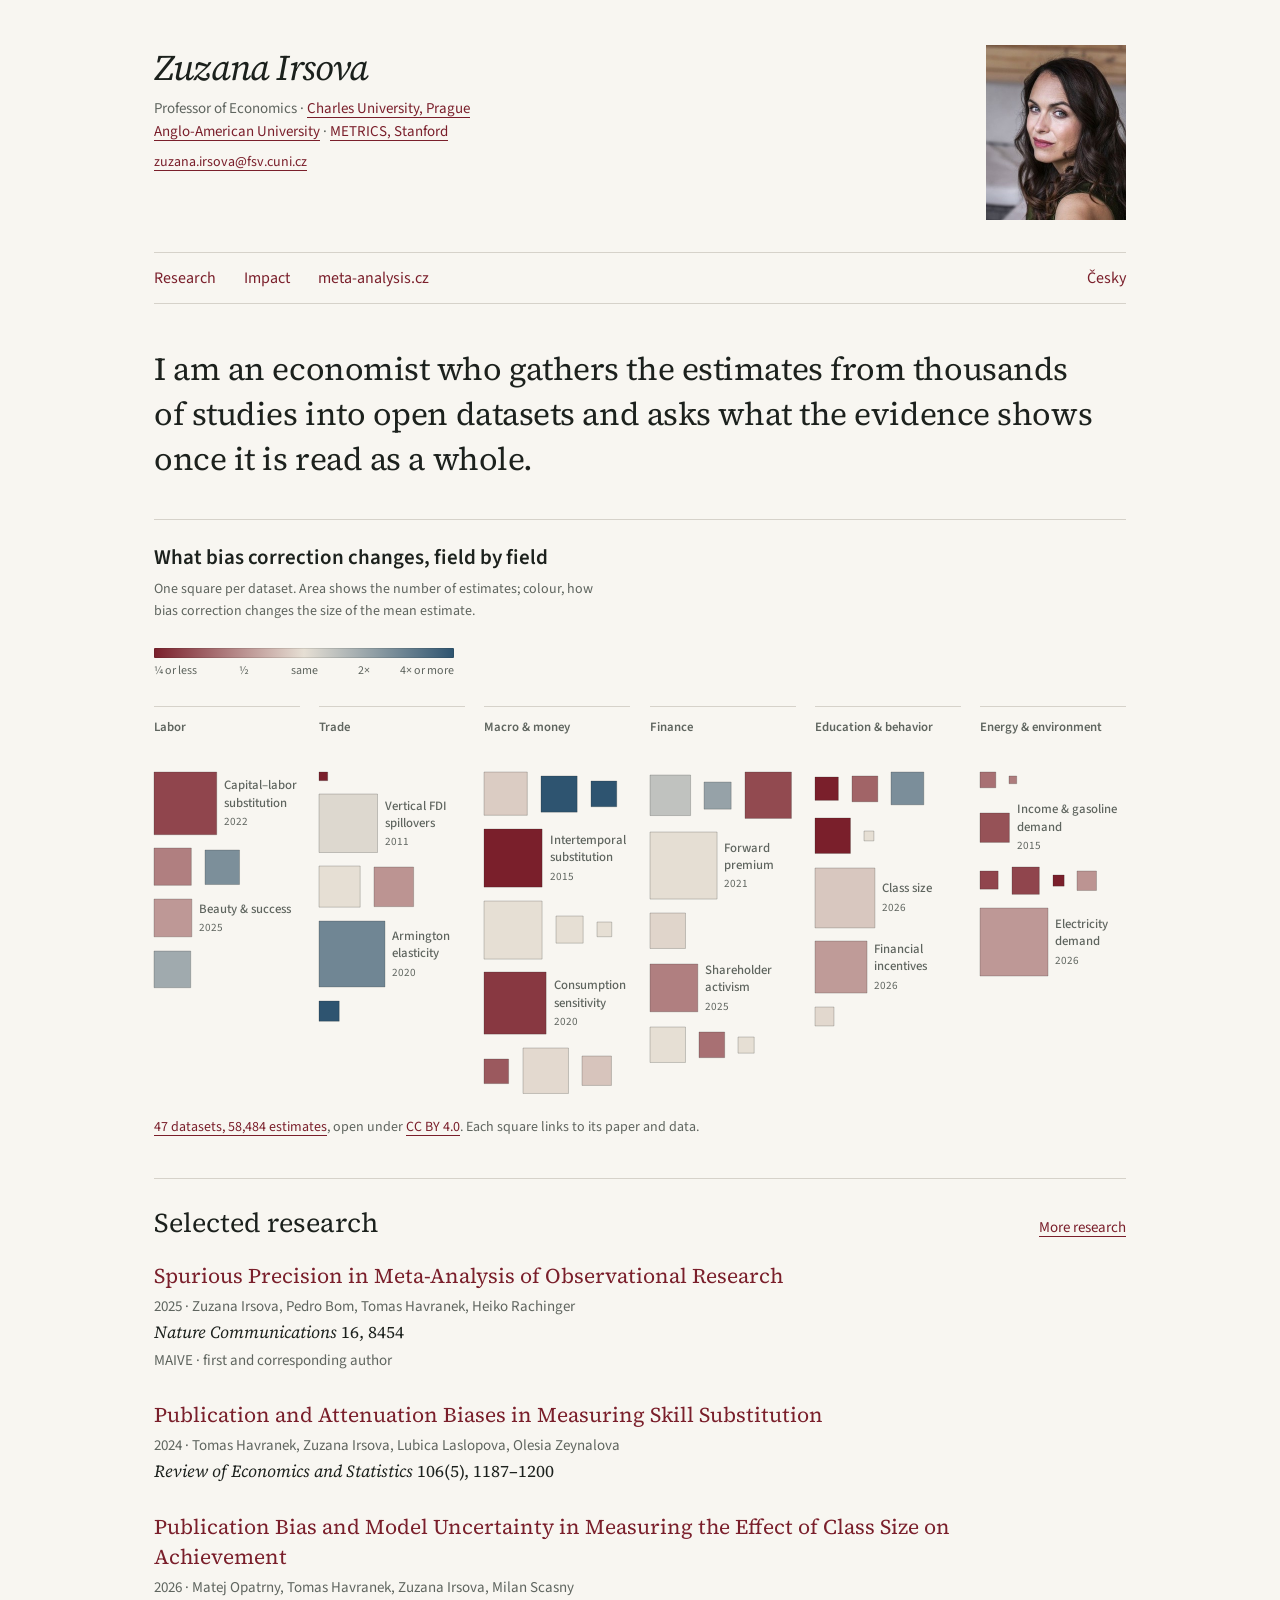
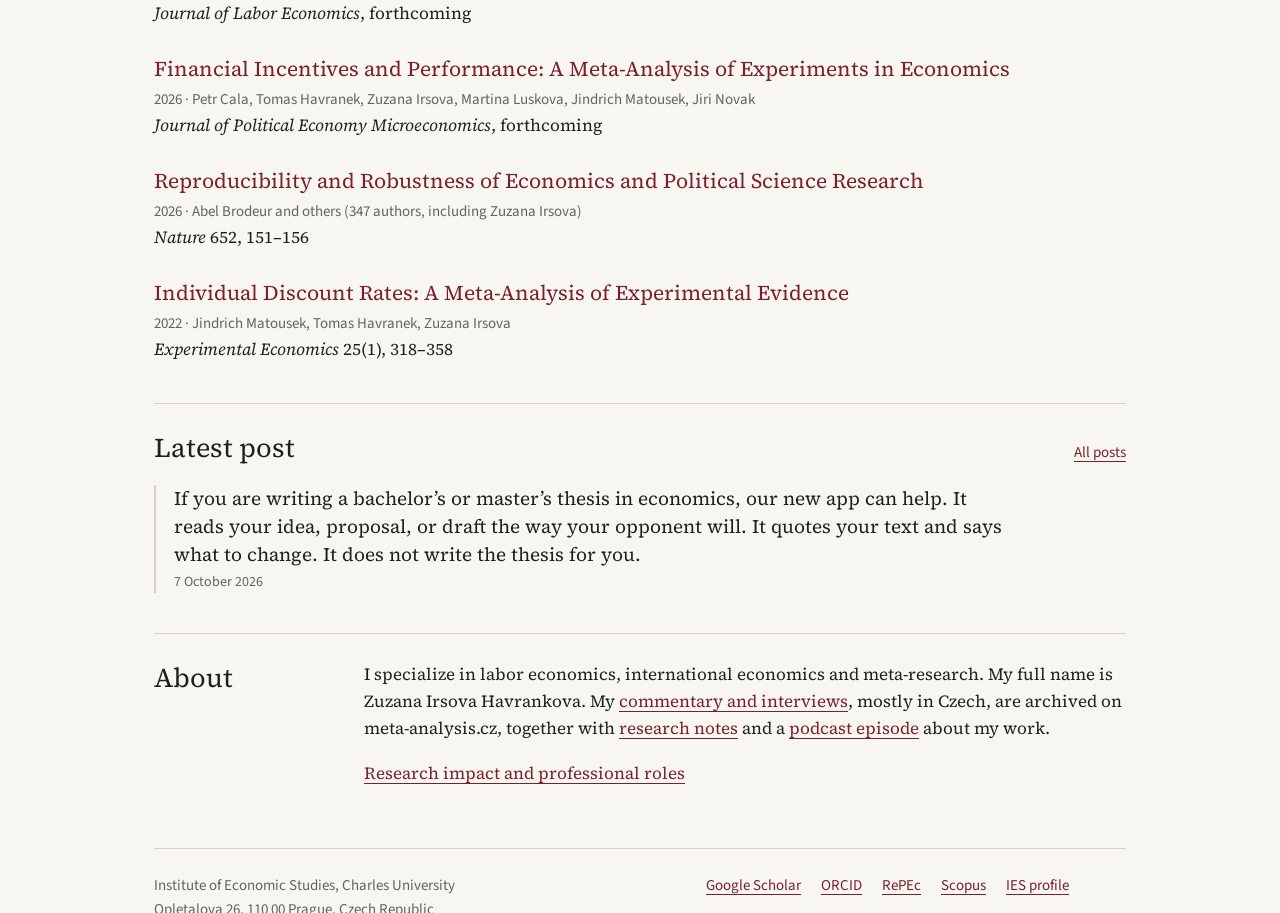
==== about/index.html @ f564bc26 "Move to www.irsova.com: CNAME, canonical URLs, sitemap, llms.txt Co-Authored-By: Claude Opus 5.5 <no" ====
<!doctype html><html lang="en"><head><meta charset="utf-8"><title>Moved — Zuzana Irsova</title><meta name="description" content="This page has moved."><meta name="robots" content="noindex"><meta http-equiv="refresh" content="0; url=../"><link rel="canonical" href="https://www.irsova.com/"><script type="application/ld+json">{"@context": "https://schema.org", "@type": "WebPage", "url": "https://www.irsova.com/about/", "name": "Page moved", "dateModified": "2026-10-09"}</script></head><body><h1>Page moved</h1><a href="../">Continue to the new page</a></body></html>
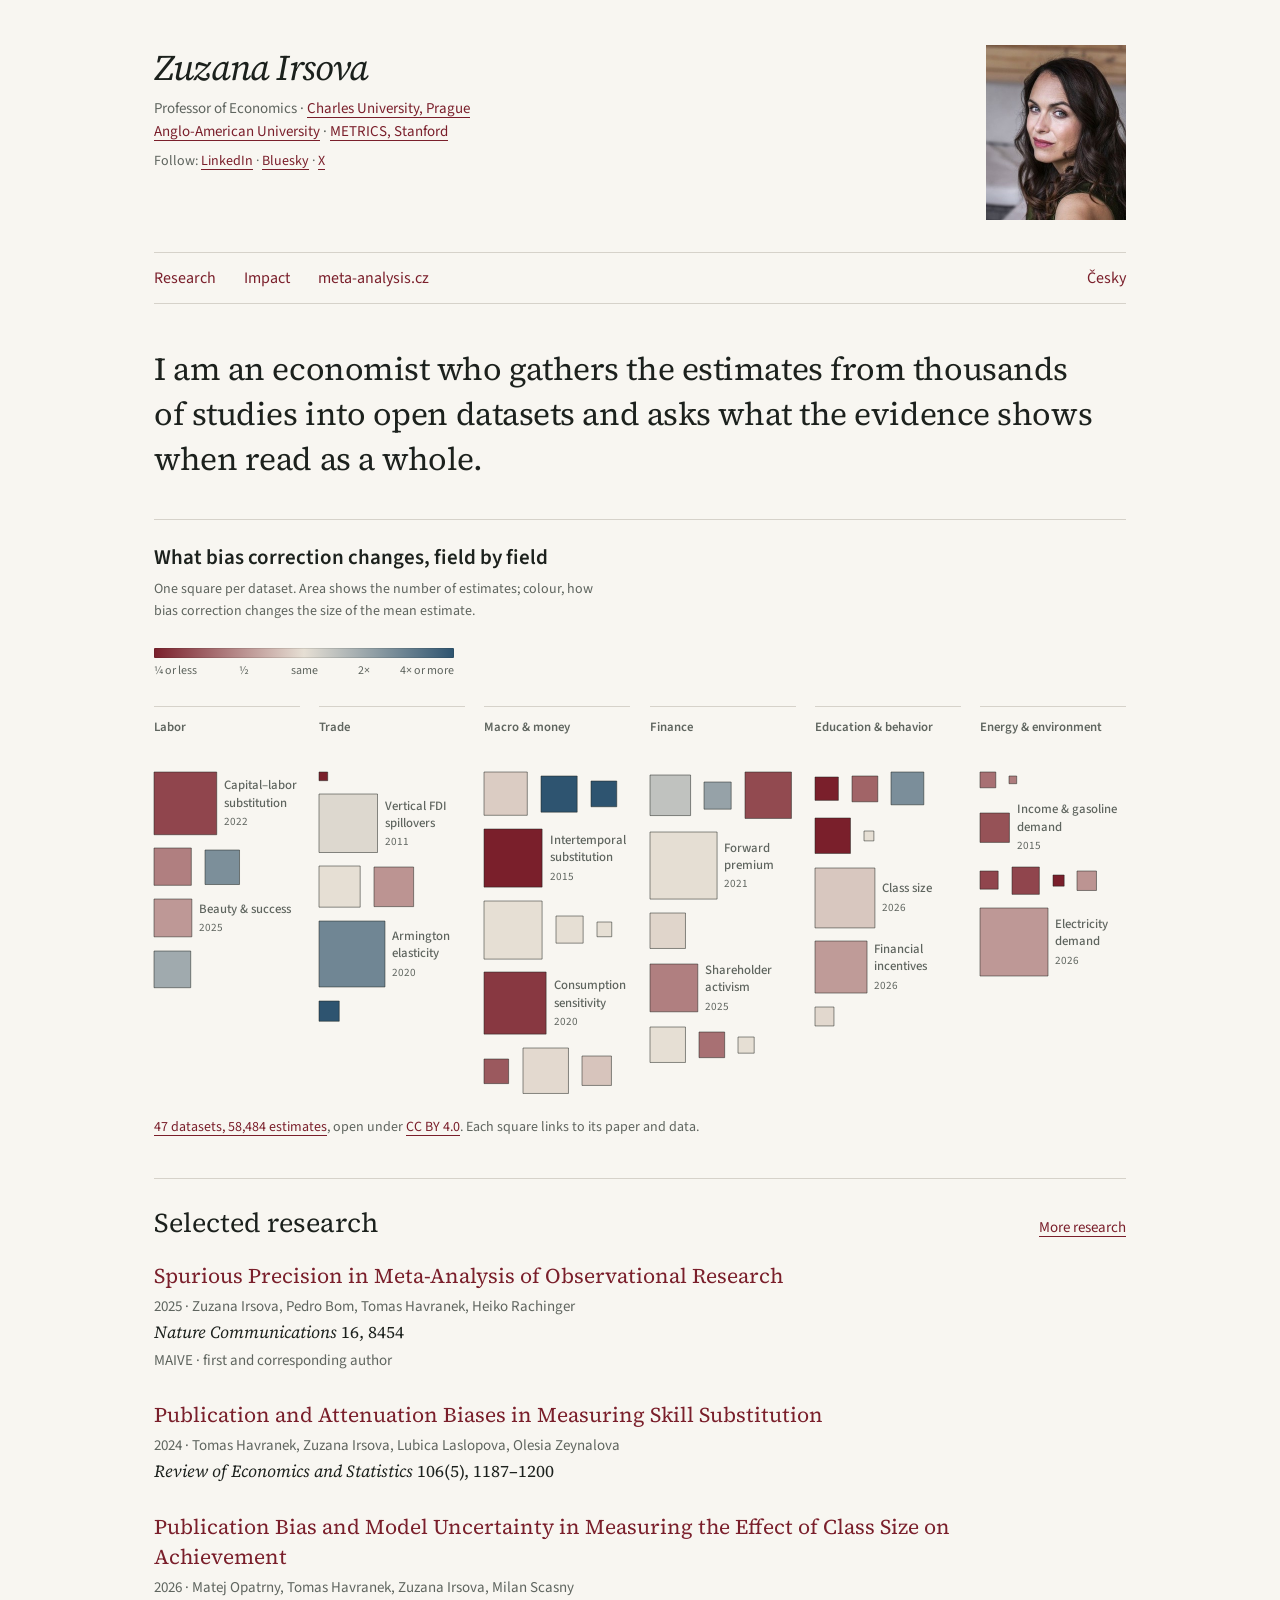
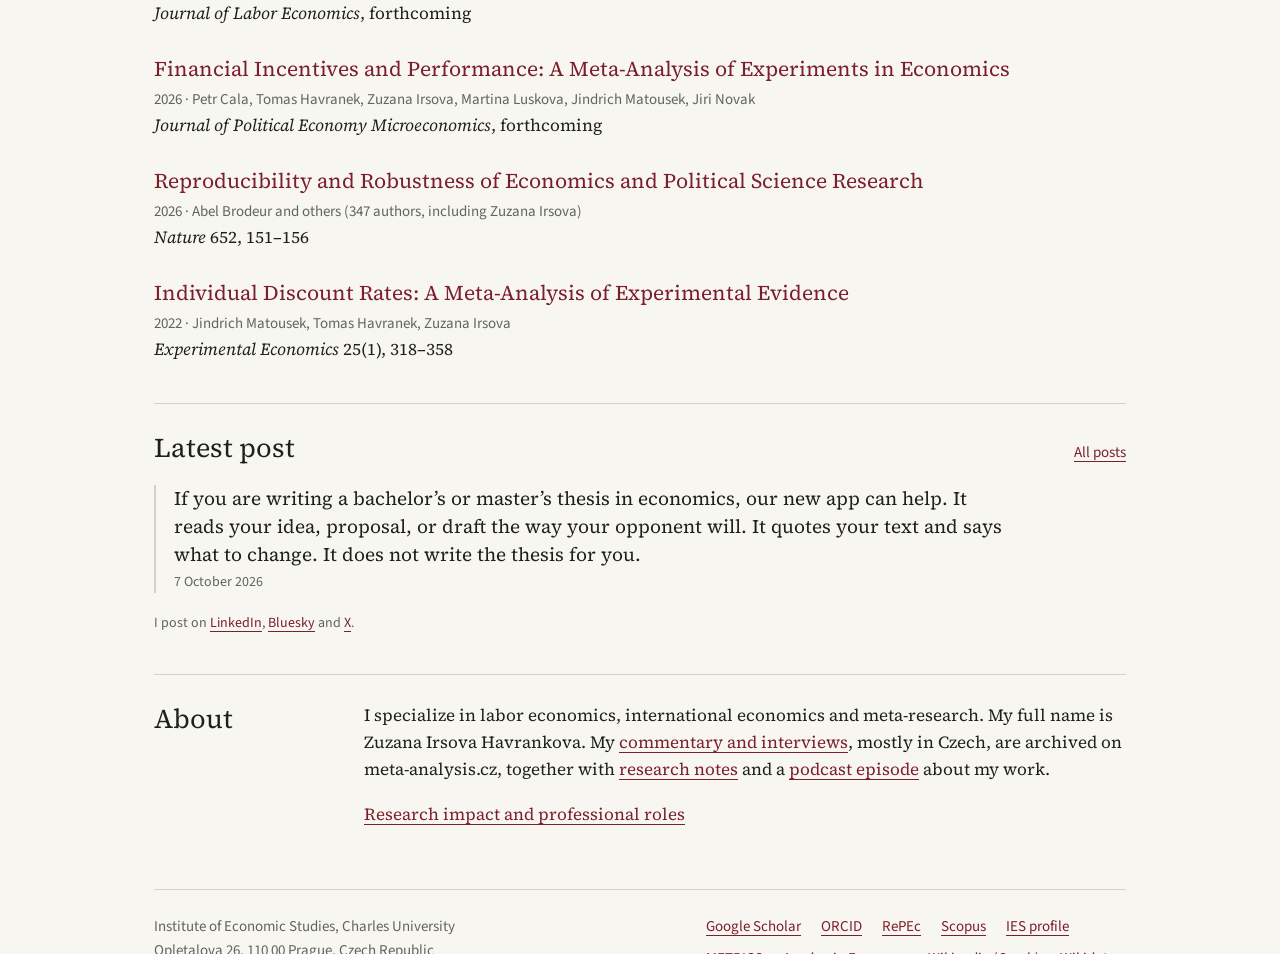
==== commit 217d6d45: "Research: selected publications back to the 13 on Zuzana's old site Co-Authored-By: Claude Opus 5.5 " ====
--- a/about/index.html
+++ b/about/index.html
@@ -1 +1 @@
-<!doctype html><html lang="en"><head><meta charset="utf-8"><title>Moved — Zuzana Irsova</title><meta name="description" content="This page has moved."><meta name="robots" content="noindex"><meta http-equiv="refresh" content="0; url=../"><link rel="canonical" href="https://www.irsova.com/"><script type="application/ld+json">{"@context": "https://schema.org", "@type": "WebPage", "url": "https://www.irsova.com/about/", "name": "Page moved", "dateModified": "2026-10-09"}</script></head><body><h1>Page moved</h1><a href="../">Continue to the new page</a></body></html>
+<!doctype html><html lang="en"><head><meta charset="utf-8"><title>Moved — Zuzana Irsova</title><meta name="description" content="This page has moved."><meta name="robots" content="noindex"><meta http-equiv="refresh" content="0; url=../"><link rel="canonical" href="https://www.irsova.com/"><script type="application/ld+json">{"@context": "https://schema.org", "@type": "WebPage", "url": "https://www.irsova.com/about/", "name": "Page moved", "dateModified": "2026-10-10"}</script></head><body><h1>Page moved</h1><a href="../">Continue to the new page</a></body></html>
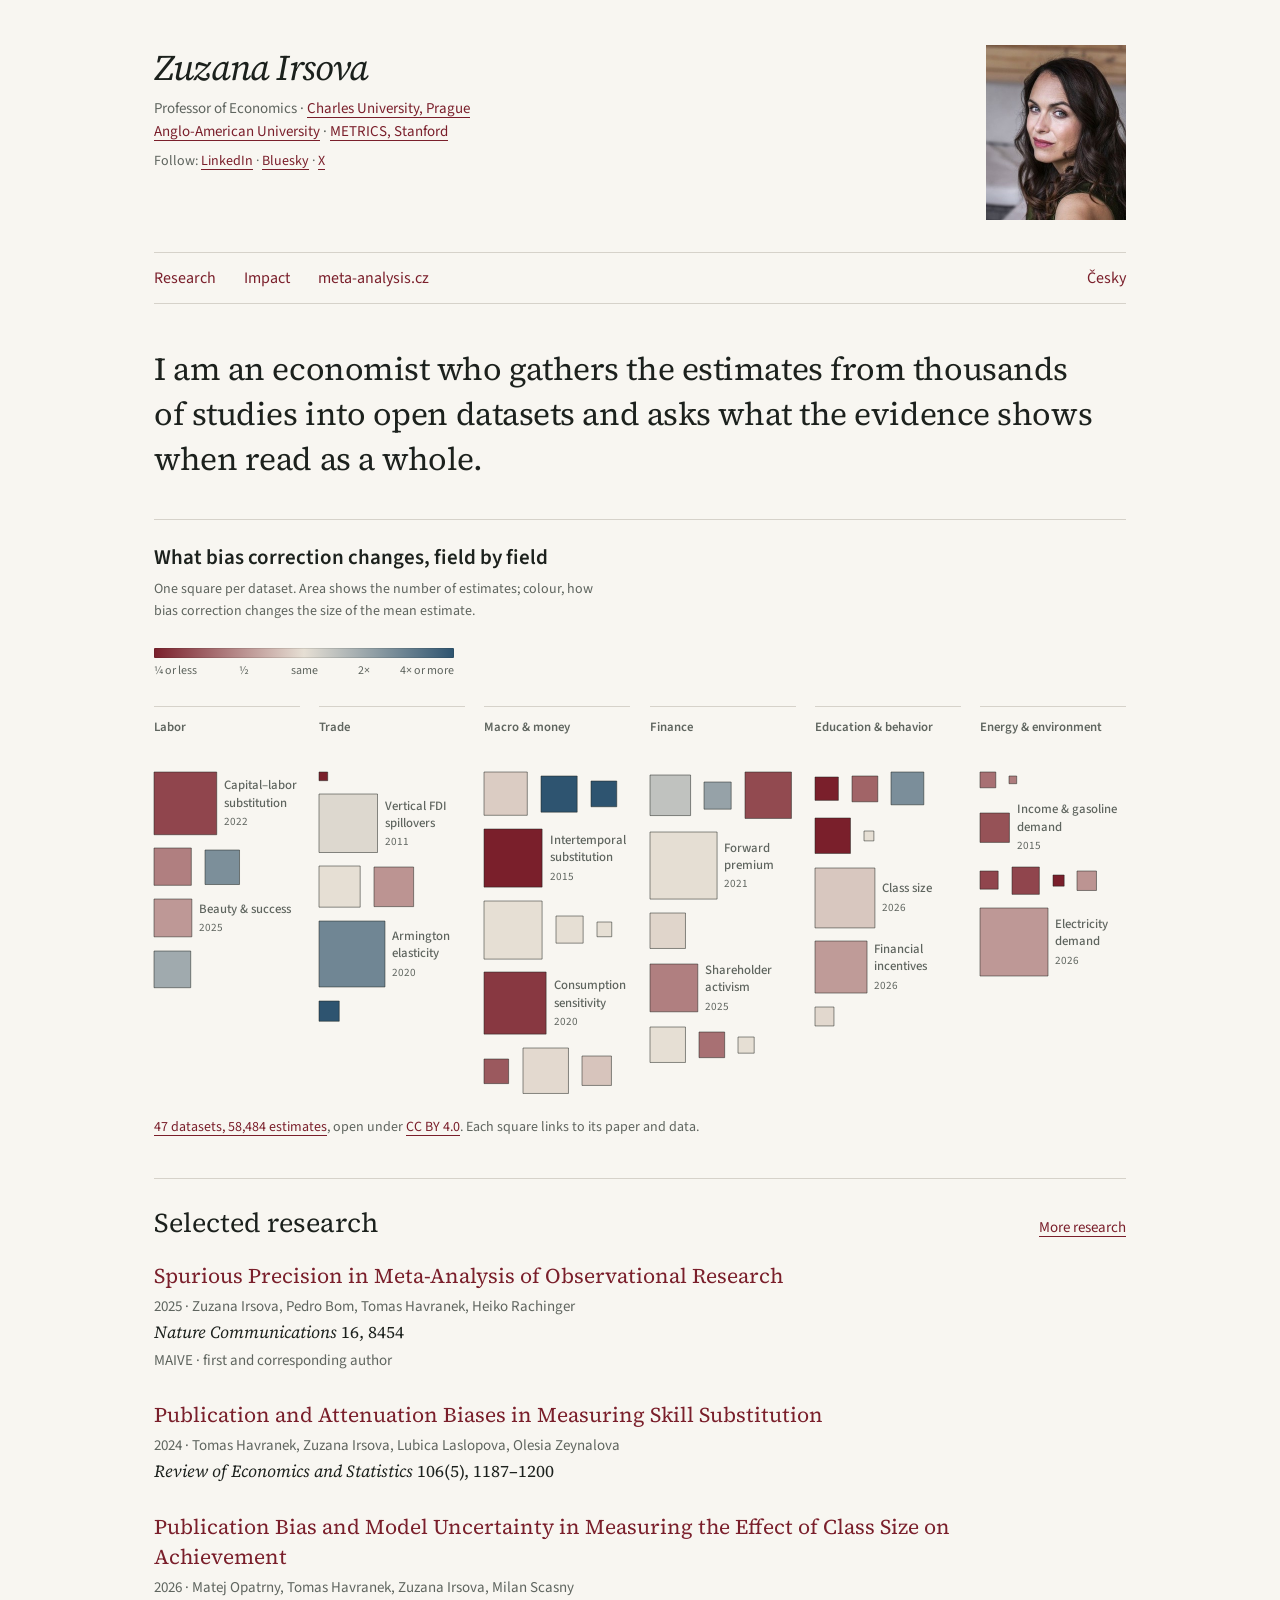
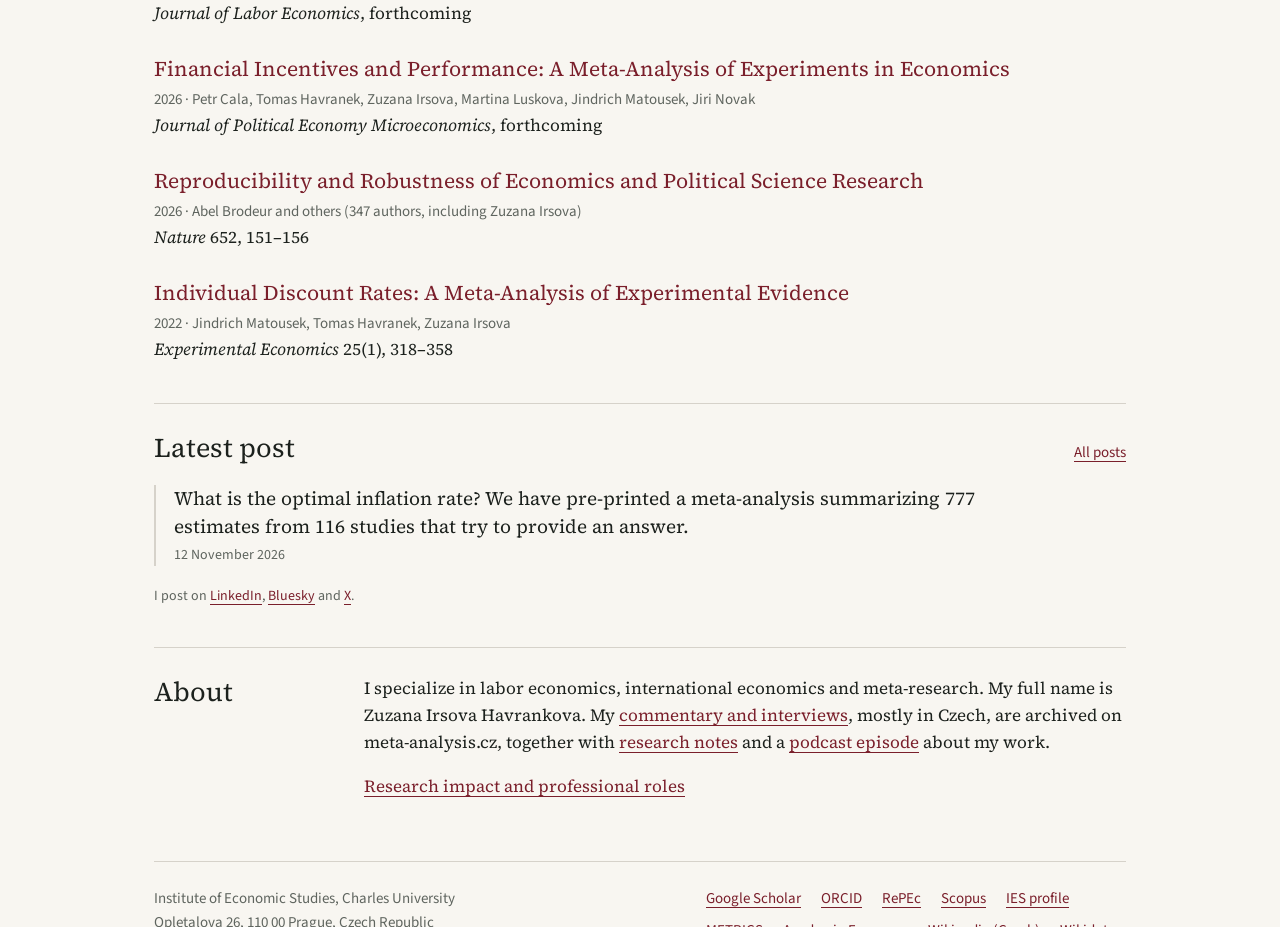
==== commit 6b4c5f04: "Research: optimal inflation paper is R&R at Journal of Economic Surveys Co-Authored-By: Claude Opus " ====
--- a/about/index.html
+++ b/about/index.html
@@ -1 +1 @@
-<!doctype html><html lang="en"><head><meta charset="utf-8"><title>Moved — Zuzana Irsova</title><meta name="description" content="This page has moved."><meta name="robots" content="noindex"><meta http-equiv="refresh" content="0; url=../"><link rel="canonical" href="https://www.irsova.com/"><script type="application/ld+json">{"@context": "https://schema.org", "@type": "WebPage", "url": "https://www.irsova.com/about/", "name": "Page moved", "dateModified": "2026-10-10"}</script></head><body><h1>Page moved</h1><a href="../">Continue to the new page</a></body></html>
+<!doctype html><html lang="en"><head><meta charset="utf-8"><title>Moved — Zuzana Irsova</title><meta name="description" content="This page has moved."><meta name="robots" content="noindex"><meta http-equiv="refresh" content="0; url=../"><link rel="canonical" href="https://www.irsova.com/"><script type="application/ld+json">{"@context": "https://schema.org", "@type": "WebPage", "url": "https://www.irsova.com/about/", "name": "Page moved", "dateModified": "2026-11-13"}</script></head><body><h1>Page moved</h1><a href="../">Continue to the new page</a></body></html>
